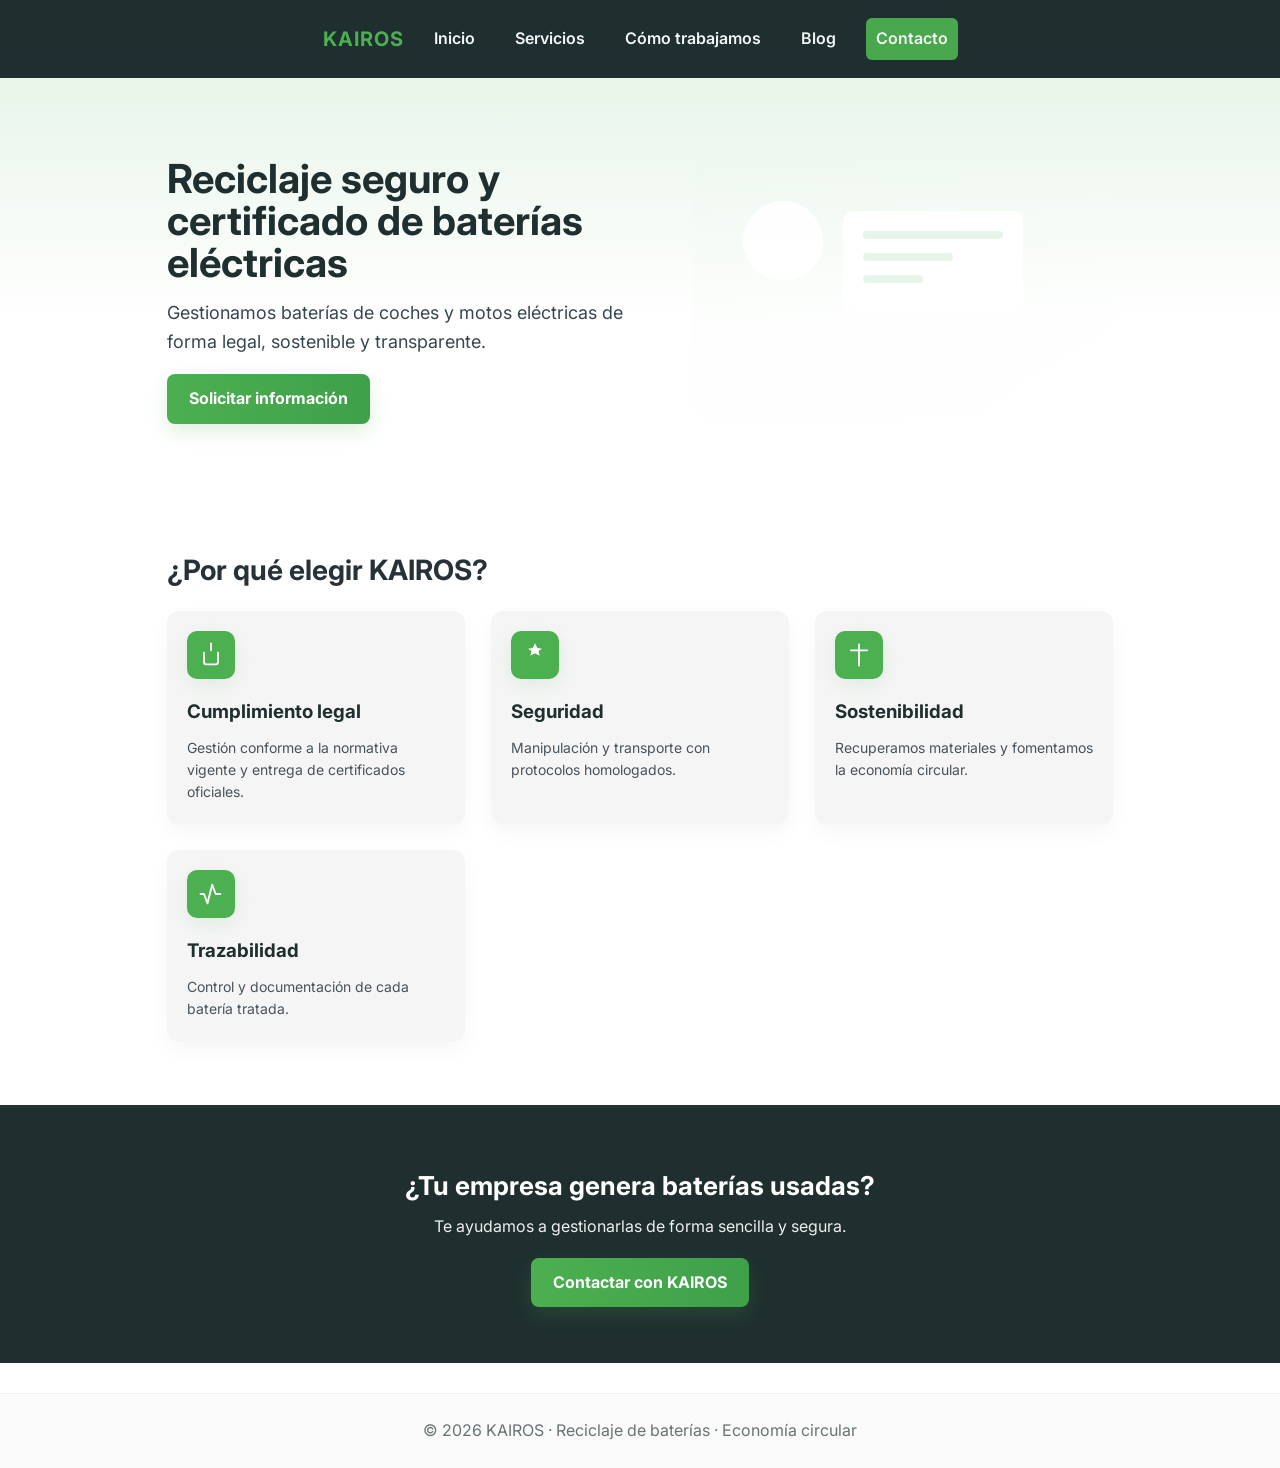
==== index.html @ 29834106 "first commit" ====
<!DOCTYPE html>
<html lang="es">
<head>
    <meta charset="UTF-8">
    <title>KAIROS | Reciclaje de baterías eléctricas</title>
    <meta name="description" content="Reciclaje seguro y certificado de baterías de vehículos eléctricos. Servicio profesional para talleres y concesionarios.">
    <meta name="viewport" content="width=device-width, initial-scale=1.0">
    <link rel="stylesheet" href="styles.css">
    <link href="https://fonts.googleapis.com/css2?family=Inter:wght@400;600;700;800&display=swap" rel="stylesheet">
</head>

<body>

<header class="header">
    <div class="container">
        <div class="logo">KAIROS</div>
        <nav>
            <a href="index.html">Inicio</a>
            <a href="servicios.html">Servicios</a>
            <a href="proceso.html">Cómo trabajamos</a>
            <a href="blog.html">Blog</a>
            <a href="contacto.html" class="btn">Contacto</a>
        </nav>
    </div>
</header>

<section class="hero">
    <div class="container">
        <div class="hero-content">
            <h1>Reciclaje seguro y certificado de baterías eléctricas</h1>
            <p>Gestionamos baterías de coches y motos eléctricas de forma legal, sostenible y transparente.</p>
            <a href="contacto.html" class="btn-primary">Solicitar información</a>
        </div>

        <div class="hero-illustration" aria-hidden="true">
            <!-- Simple abstract SVG illustration to enrich the hero -->
            <svg width="420" height="260" viewBox="0 0 420 260" fill="none" xmlns="http://www.w3.org/2000/svg">
                <rect x="0" y="0" width="420" height="260" rx="16" fill="url(#g)" opacity="0.14"/>
                <g transform="translate(30,20)">
                    <circle cx="60" cy="60" r="40" fill="#ffffff" opacity="0.9"/>
                    <rect x="120" y="30" width="180" height="100" rx="10" fill="#ffffff" opacity="0.95"/>
                    <rect x="140" y="50" width="140" height="8" rx="4" fill="#e6f4ea"/>
                    <rect x="140" y="72" width="90" height="8" rx="4" fill="#e6f4ea"/>
                    <rect x="140" y="94" width="60" height="8" rx="4" fill="#e6f4ea"/>
                </g>
                <defs>
                    <linearGradient id="g" x1="0" x2="1" y1="0" y2="1">
                        <stop stop-color="#e8f5e9" offset="0%"/>
                        <stop stop-color="#ffffff" offset="100%"/>
                    </linearGradient>
                </defs>
            </svg>
        </div>
    </div>
</section>

<section class="beneficios">
    <div class="container">
        <h2>¿Por qué elegir KAIROS?</h2>
        <div class="grid">
            <div class="card">
                <div class="icon" aria-hidden="true">
                    <svg width="28" height="28" viewBox="0 0 24 24" fill="none" xmlns="http://www.w3.org/2000/svg"><path d="M12 2v6" stroke="#fff" stroke-width="1.6" stroke-linecap="round" stroke-linejoin="round"/><path d="M6 10v8a2 2 0 0 0 2 2h8a2 2 0 0 0 2-2v-8" stroke="#fff" stroke-width="1.6" stroke-linecap="round" stroke-linejoin="round"/></svg>
                </div>
                <h3>Cumplimiento legal</h3>
                <p>Gestión conforme a la normativa vigente y entrega de certificados oficiales.</p>
            </div>
            <div class="card">
                <div class="icon" aria-hidden="true">
                    <svg width="28" height="28" viewBox="0 0 24 24" fill="none" xmlns="http://www.w3.org/2000/svg"><path d="M12 2l2 4 4 .6-3 2 1 4-4-2-4 2 1-4-3-2 4-.6L12 2z" fill="#fff"/></svg>
                </div>
                <h3>Seguridad</h3>
                <p>Manipulación y transporte con protocolos homologados.</p>
            </div>
            <div class="card">
                <div class="icon" aria-hidden="true">
                    <svg width="28" height="28" viewBox="0 0 24 24" fill="none" xmlns="http://www.w3.org/2000/svg"><path d="M12 3v18" stroke="#fff" stroke-width="1.6" stroke-linecap="round" stroke-linejoin="round"/><path d="M5 8h14" stroke="#fff" stroke-width="1.6" stroke-linecap="round" stroke-linejoin="round"/></svg>
                </div>
                <h3>Sostenibilidad</h3>
                <p>Recuperamos materiales y fomentamos la economía circular.</p>
            </div>
            <div class="card">
                <div class="icon" aria-hidden="true">
                    <svg width="28" height="28" viewBox="0 0 24 24" fill="none" xmlns="http://www.w3.org/2000/svg"><path d="M3 12h3l3 8 4-16 3 8h4" stroke="#fff" stroke-width="1.6" stroke-linecap="round" stroke-linejoin="round"/></svg>
                </div>
                <h3>Trazabilidad</h3>
                <p>Control y documentación de cada batería tratada.</p>
            </div>
        </div>
    </div>
</section>

<section class="cta">
    <div class="container">
        <h2>¿Tu empresa genera baterías usadas?</h2>
        <p>Te ayudamos a gestionarlas de forma sencilla y segura.</p>
        <a href="contacto.html" class="btn-primary">Contactar con KAIROS</a>
    </div>
</section>

<footer>
    <div class="container">
        <p>© 2026 KAIROS · Reciclaje de baterías · Economía circular</p>
    </div>
</footer>

</body>
</html>
---- styles.css ----
:root{
    --green: #4caf50;
    --dark: #1f2f2f;
    --light: #e8f5e9;
    --muted: #f5f5f5;
    --text: #263238;
}

*{box-sizing:border-box;margin:0;padding:0}
html,body{height:100%}
body{
    font-family: Inter, system-ui, -apple-system, 'Segoe UI', Roboto, Arial, sans-serif;
    color:var(--text);
    background: #fff;
    -webkit-font-smoothing:antialiased;
    line-height:1.6;
}

.header{
    display:flex;
    align-items:center;
    justify-content:space-between;
    padding:18px 6%;
    background:var(--dark);
    box-shadow:0 6px 18px rgba(31,47,47,0.12);
}

/* Ensure inner container distributes logo and nav horizontally */
.header .container{display:flex;align-items:center;justify-content:space-between}

.logo{
    color:var(--green);
    font-weight:700;
    font-size:20px;
    letter-spacing:1px;
}

nav{display:flex;align-items:center}
nav a{
    color:#fff;
    margin-left:20px;
    text-decoration:none;
    padding:8px 10px;
    border-radius:6px;
    transition:all .18s ease;
    font-weight:600;
    opacity:0.95;
}
nav a:hover{transform:translateY(-2px);opacity:1}
nav a.btn{background:var(--green);color:#fff}

.container{padding:0 6%;max-width:1100px;margin:0 auto}

.hero{
    padding:80px 0 60px;
    background:linear-gradient(180deg,var(--light) 0%, #ffffff 60%);
}
.hero .container{display:flex;align-items:center;gap:40px}
.hero-content{max-width:680px}
.hero h1{font-size:40px;color:var(--dark);margin-bottom:14px;line-height:1.06}
.hero p{color:#37474f;max-width:700px;font-size:18px}
.hero-illustration{flex:0 0 420px;display:flex;align-items:center;justify-content:center}
.hero-illustration svg{width:100%;height:auto;border-radius:12px}
.hero-card{background:#fff;border-radius:12px;padding:34px;box-shadow:0 8px 30px rgba(39,60,52,0.06)}

.btn-primary{
    display:inline-block;background:linear-gradient(90deg,var(--green) 0%, #3ea14a 100%);
    color:#fff;padding:12px 22px;border-radius:8px;text-decoration:none;font-weight:700;margin-top:18px;
    box-shadow:0 8px 20px rgba(76,175,80,0.18);transition:transform .14s ease,box-shadow .14s ease;
}
.btn-primary:hover{transform:translateY(-3px);box-shadow:0 16px 36px rgba(76,175,80,0.18)}

.beneficios{padding:64px 0}
.beneficios h2{font-size:28px;margin-bottom:18px}
.grid{display:grid;grid-template-columns:repeat(auto-fit,minmax(220px,1fr));gap:26px;margin-top:18px}
.grid .card{background:var(--muted);padding:20px;border-radius:12px;box-shadow:0 8px 20px rgba(16,24,24,0.04);display:flex;flex-direction:column;gap:10px;align-items:flex-start}
.grid .card h3{color:var(--dark);margin:0}
.grid .card p{color:#47535a;margin:0;font-size:14px}
.grid .card .icon{width:48px;height:48px;border-radius:10px;background:var(--green);display:flex;align-items:center;justify-content:center;margin-bottom:8px;box-shadow:0 6px 18px rgba(76,175,80,0.12)}
.grid .card .icon svg{display:block}

.cta{background:var(--dark);color:#fff;padding:56px 0;text-align:center;border-top:4px solid rgba(255,255,255,0.02)}
.cta h2{font-size:26px;margin-bottom:8px}
.cta p{opacity:0.92}

form{display:block}
input[type="text"],input[type="email"],textarea{width:100%;padding:12px;border-radius:8px;border:1px solid #d7dfe0;margin-top:6px}
label{font-weight:600;color:#2b3a3a}
button[type="submit"],button{cursor:pointer}

footer{padding:24px 6%;background:#fbfbfb;color:#687373;text-align:center;margin-top:30px;border-top:1px solid #eef2f2}

@media (max-width:1000px){
    .hero .container{flex-direction:column;text-align:center}
    .hero-illustration{order:2;flex:0 0 auto;margin-top:18px}
    .hero-content{order:1}
}

@media (max-width:800px){
    nav a{margin-left:10px;padding:6px 8px}
    .hero h1{font-size:30px}
}

@media (max-width:420px){
    .header{padding:14px 4%}
    .container{padding:0 4%}
}
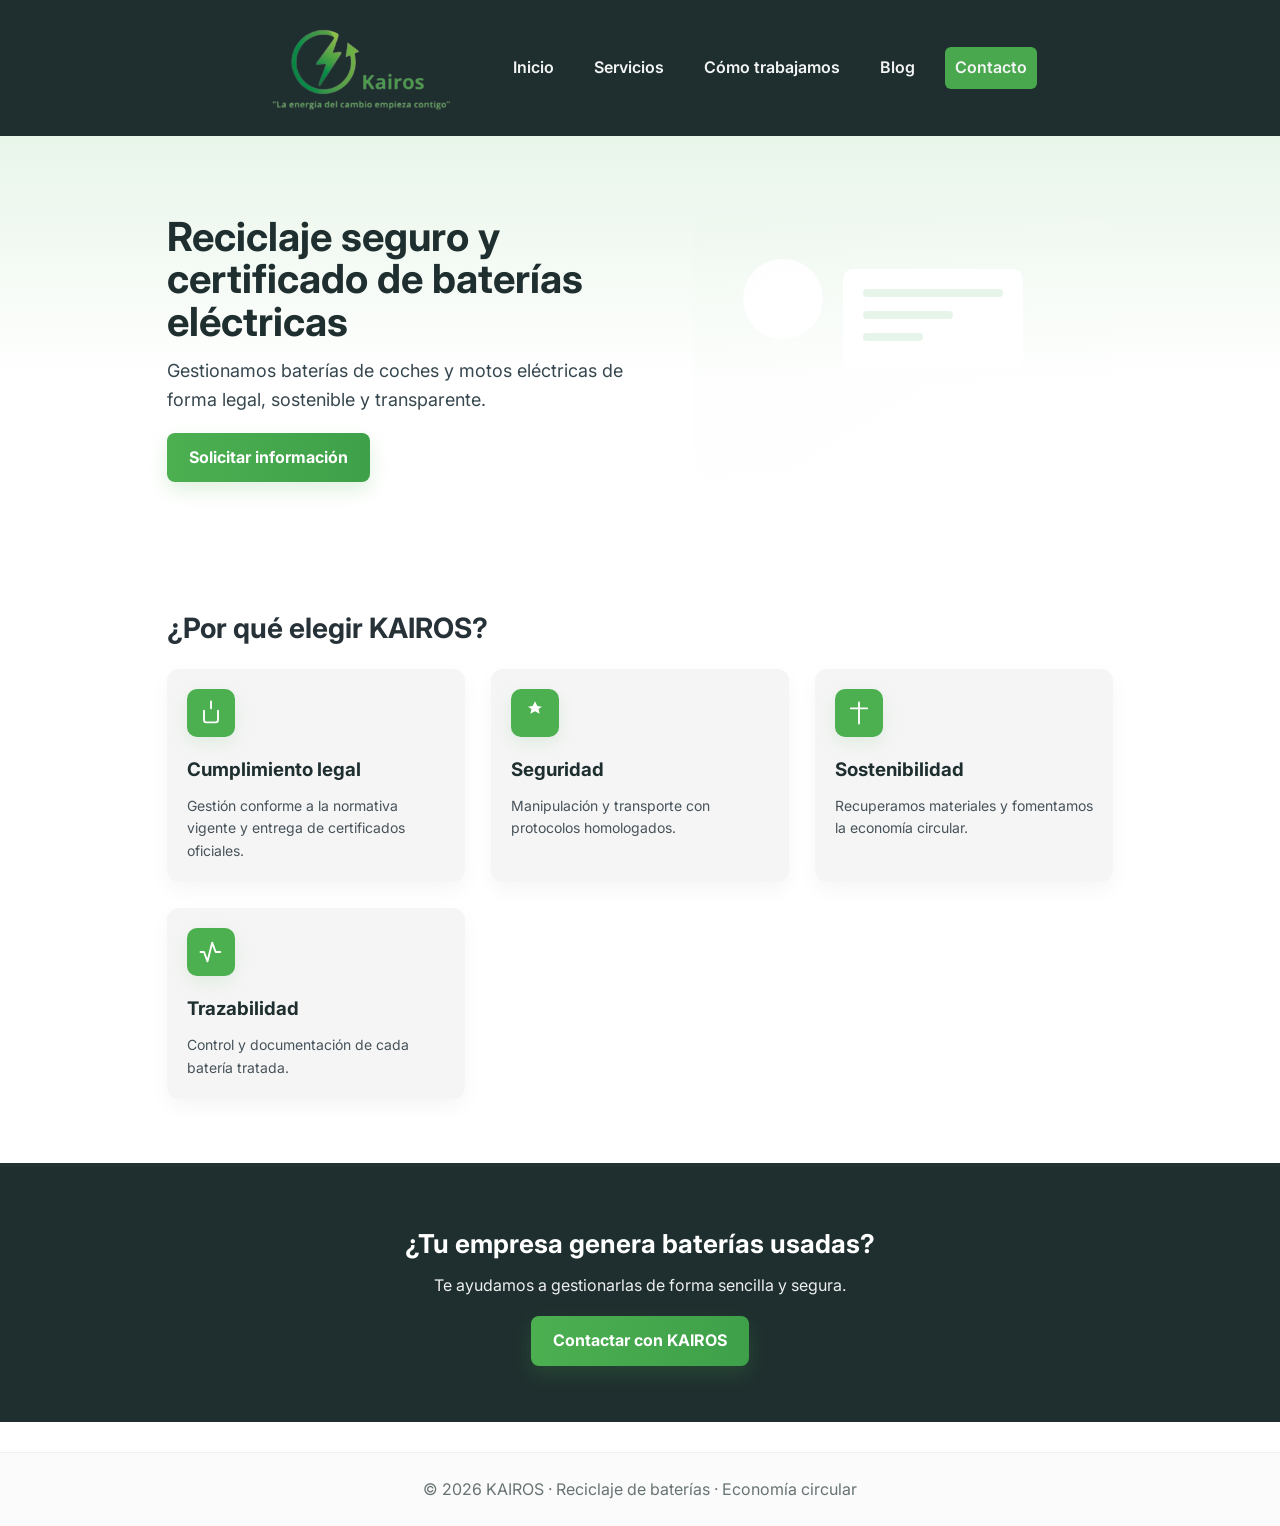
==== commit ef2f4296: "logo" ====
--- a/index.html
+++ b/index.html
@@ -13,7 +13,7 @@
 
 <header class="header">
     <div class="container">
-        <div class="logo">KAIROS</div>
+        <a href="index.html" class="logo"><img src="kairos.png" alt="KAIROS"></a>
         <nav>
             <a href="index.html">Inicio</a>
             <a href="servicios.html">Servicios</a>
--- a/styles.css
+++ b/styles.css
@@ -33,6 +33,12 @@
     font-weight:700;
     font-size:20px;
     letter-spacing:1px;
+}
+
+.logo img{
+    height:100px;
+    width:auto;
+    display:block;
 }
 
 nav{display:flex;align-items:center}
